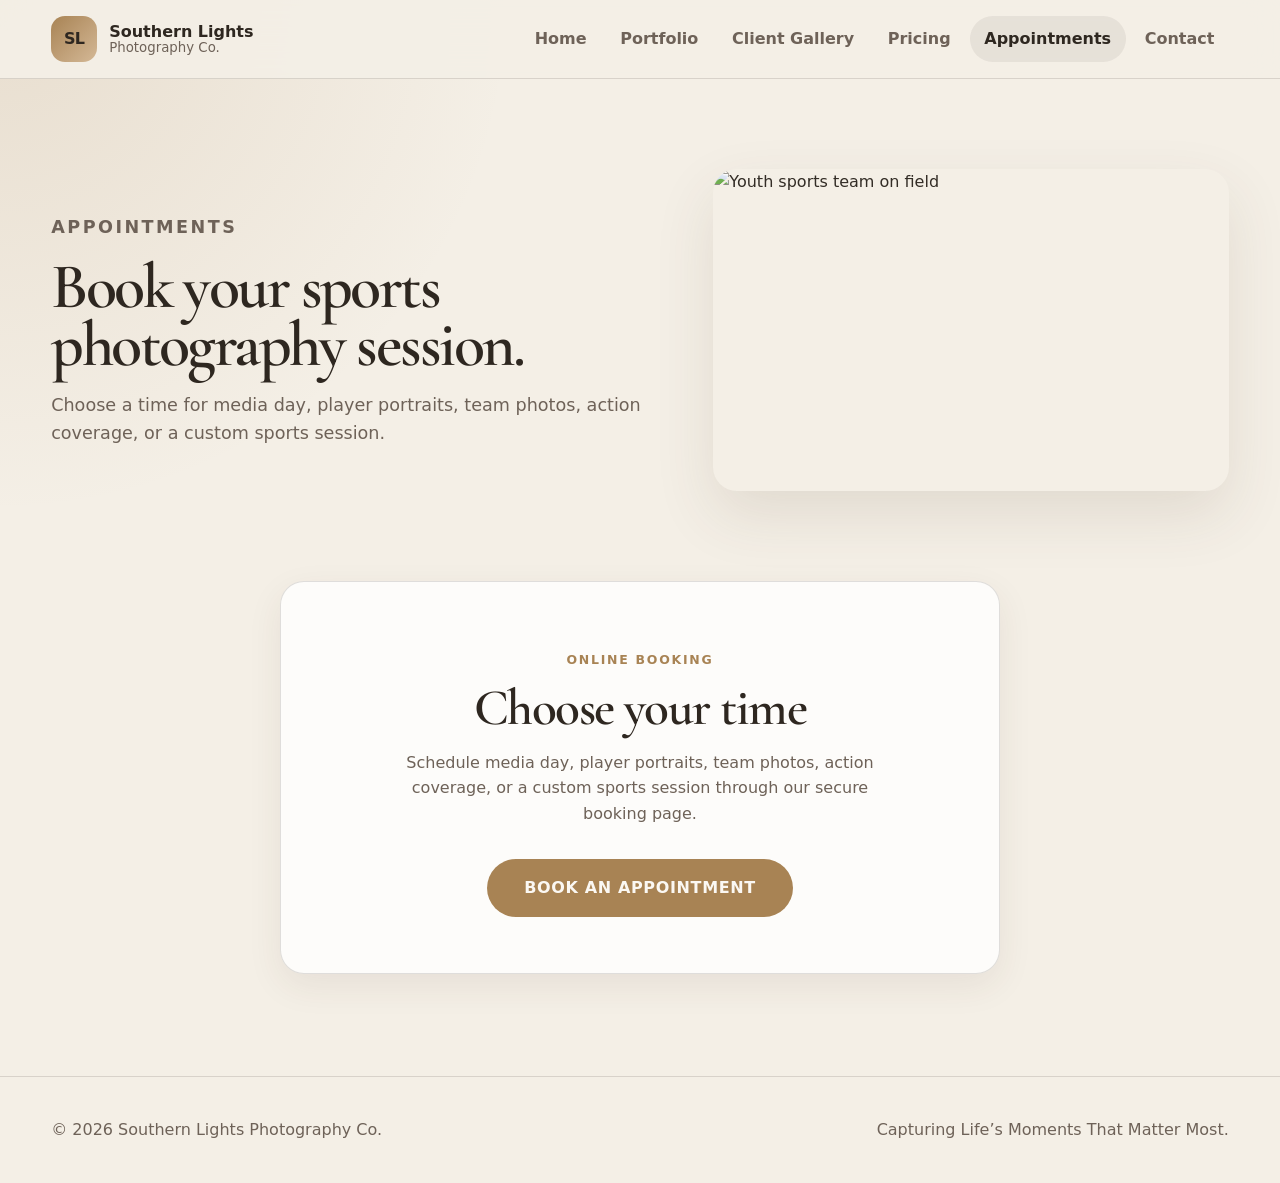
==== appointments.html @ c6743bce "first commit" ====
<!DOCTYPE html>
<html lang="en">
<head>
  <meta charset="UTF-8" />
  <meta name="viewport" content="width=device-width, initial-scale=1.0" />
  <title>Appointments | Southern Lights Photography Co.</title>
  <link rel="stylesheet" href="styles.css" />
</head>
<body>
  <header class="site-header">
    <a class="brand" href="index.html"><span class="brand-mark">SL</span><span><strong>Southern Lights</strong><small>Photography Co.</small></span></a>
    <button class="nav-toggle" aria-label="Toggle navigation">☰</button>
    <nav class="site-nav"><a href="index.html">Home</a><a href="portfolio.html">Portfolio</a><a href="https://southernlightsphotographyco.mypixieset.com/gallery-copy/" target="_blank" rel="noopener noreferrer">Client Gallery</a><a href="pricing.html">Pricing</a><a href="appointments.html" class="active">Appointments</a><a href="contact.html">Contact</a></nav>
  </header>

  <main>
    <section class="page-hero booking-hero">
      <div>
        <p class="eyebrow">Appointments</p>
        <h1>Book your sports photography session.</h1>
        <p>Choose a time for media day, player portraits, team photos, action coverage, or a custom sports session.</p>
      </div>
      <img src="https://images.unsplash.com/photo-1526232761682-d26e03ac148e?auto=format&fit=crop&w=900&q=80" alt="Youth sports team on field" />
    </section>

    <section class="section booking-section">
      <div class="booking-card">
        <p class="eyebrow">Online booking</p>
        <h2>Choose your time</h2>
        <p class="muted">Schedule media day, player portraits, team photos, action coverage, or a custom sports session through our secure booking page.</p>
        <div class="booking-actions">
          <a class="button primary" href="https://app.squareup.com/appointments/buyer/widget/1muw4sia8cglut/LT88W3ZPB8Y5Y" target="_blank" rel="noopener noreferrer">Book an appointment</a>
        </div>
      </div>
    </section>
  </main>

  <footer class="site-footer"><p>© <span id="year"></span> Southern Lights Photography Co.</p><p>Capturing Life’s Moments That Matter Most.</p></footer>
  <script src="script.js"></script>
</body>
</html>
---- styles.css ----
@import url('https://fonts.googleapis.com/css2?family=Cormorant+Garamond:wght@500;600;700&display=swap');

:root {
  --bg: #f4efe6;
  --panel: #fbf8f3;
  --panel-soft: #ebe3d6;
  --text: #2e2720;
  --muted: #6e6258;
  --accent: #a88354;
  --accent-2: #5c4a38;
  --accent-soft: #d4b896;
  --line: rgba(46, 39, 32, .14);
  --shadow: 0 24px 60px rgba(79, 55, 32, .12);
  --radius: 24px;
  --image-warm-filter: sepia(0.16) saturate(0.9) brightness(1.04) contrast(0.97);
}

* { box-sizing: border-box; }
html { scroll-behavior: smooth; }
body {
  margin: 0;
  font-family: Inter, ui-sans-serif, system-ui, -apple-system, BlinkMacSystemFont, "Segoe UI", sans-serif;
  background: radial-gradient(circle at top left, rgba(168, 131, 84, .16), transparent 32rem), var(--bg);
  color: var(--text);
  line-height: 1.6;
}

a { color: inherit; }
img { max-width: 100%; display: block; }

.site-header {
  position: sticky;
  top: 0;
  z-index: 50;
  display: flex;
  align-items: center;
  justify-content: space-between;
  padding: 1rem clamp(1rem, 4vw, 4rem);
  background: rgba(244, 239, 230, .92);
  backdrop-filter: blur(16px);
  border-bottom: 1px solid var(--line);
}
.brand {
  display: flex;
  align-items: center;
  gap: .75rem;
  text-decoration: none;
}
.brand-mark {
  display: grid;
  place-items: center;
  width: 46px;
  height: 46px;
  border-radius: 14px;
  background: linear-gradient(135deg, var(--accent), var(--accent-soft));
  color: #2e2720;
  font-weight: 900;
  letter-spacing: -.04em;
}
.brand strong, .brand small { display: block; line-height: 1.05; }
.brand small { color: var(--muted); }
.site-nav { display: flex; align-items: center; gap: .3rem; }
.site-nav a {
  padding: .65rem .9rem;
  border-radius: 999px;
  color: var(--muted);
  text-decoration: none;
  font-weight: 700;
}
.site-nav a:hover, .site-nav a.active { color: var(--text); background: rgba(46, 39, 32, .07); }
.nav-toggle { display: none; background: none; border: 0; color: var(--text); font-size: 1.8rem; }

.hero {
  display: grid;
  grid-template-columns: 1fr 1fr;
  gap: clamp(2rem, 5vw, 5rem);
  align-items: start;
  padding: clamp(1.25rem, 2.5vw, 2rem) clamp(1rem, 4vw, 4rem) clamp(3rem, 5vw, 4.5rem);
}
.hero h1, .page-hero h1 {
  font-family: "Cormorant Garamond", Georgia, "Times New Roman", serif;
  font-size: clamp(3rem, 7vw, 6.6rem);
  line-height: .9;
  letter-spacing: -.04em;
  margin: .2rem 0 1rem;
  font-weight: 600;
}
.hero-copy, .page-hero p { color: var(--muted); font-size: 1.1rem; max-width: 680px; }
.eyebrow { color: var(--accent); text-transform: uppercase; letter-spacing: .14em; font-weight: 900; font-size: .78rem; }
.hero-actions { display: flex; flex-wrap: wrap; gap: 1rem; margin-top: 2rem; }
.button {
  display: inline-flex;
  align-items: center;
  justify-content: center;
  min-height: 48px;
  padding: .85rem 1.2rem;
  border-radius: 999px;
  font-weight: 900;
  text-decoration: none;
  border: 1px solid transparent;
  cursor: pointer;
}
.button.primary { background: var(--accent); color: #fbf8f3; }
.button.secondary { background: rgba(255,255,255,.72); border-color: var(--line); color: var(--text); }
.hero-card { position: relative; }
.hero-card img, .page-hero img {
  border-radius: var(--radius);
  box-shadow: var(--shadow);
  aspect-ratio: 4 / 5;
  object-fit: cover;
  filter: var(--image-warm-filter);
}
.floating-card {
  position: absolute;
  left: -1.2rem;
  bottom: 1.5rem;
  width: min(280px, 80%);
  padding: 1rem;
  border: 1px solid var(--line);
  background: rgba(251, 248, 243, .94);
  backdrop-filter: blur(12px);
  border-radius: 18px;
  box-shadow: var(--shadow);
}
.floating-card strong, .floating-card span { display: block; }
.floating-card span { color: var(--muted); font-size: .92rem; }

.section { padding: clamp(3rem, 6vw, 6rem) clamp(1rem, 4vw, 4rem); }
.section-heading { max-width: 760px; margin-bottom: 2rem; }
.section h2, .section-heading h2 {
  font-family: "Cormorant Garamond", Georgia, "Times New Roman", serif;
  font-size: clamp(2rem, 4vw, 4rem);
  line-height: 1;
  letter-spacing: -.03em;
  margin: 0 0 1rem;
  font-weight: 600;
}
.cards.three { display: grid; grid-template-columns: repeat(3, 1fr); gap: 1.2rem; }
.card, .price-card, .contact-card, .booking-card, .contact-form {
  background: rgba(255, 255, 255, .78);
  border: 1px solid var(--line);
  border-radius: var(--radius);
  overflow: hidden;
  box-shadow: 0 12px 35px rgba(79, 55, 32, .08);
}
.card img { height: 260px; width: 100%; object-fit: cover; filter: var(--image-warm-filter); }
.card h3, .card p { padding: 0 1.2rem; }
.card h3 { margin: 1.2rem 0 .2rem; font-size: 1.35rem; font-family: "Cormorant Garamond", Georgia, "Times New Roman", serif; font-weight: 600; }
.card p { color: var(--muted); margin-bottom: 1.4rem; }
.split { display: grid; grid-template-columns: 1fr 1fr; gap: 2rem; align-items: center; }
.dark-panel { background: linear-gradient(135deg, rgba(168, 131, 84, .12), rgba(255, 255, 255, .55)); border-top: 1px solid var(--line); border-bottom: 1px solid var(--line); }
.feature-list { display: grid; gap: 1rem; }
.feature-list div { padding: 1.2rem; background: rgba(255, 255, 255, .62); border: 1px solid var(--line); border-radius: 18px; }
.feature-list strong, .feature-list span { display: block; }
.feature-list span { color: var(--muted); }
.cta { text-align: center; max-width: 850px; margin: auto; }
.cta p { color: var(--muted); }

.page-hero { padding: clamp(3rem, 7vw, 6rem) clamp(1rem, 4vw, 4rem); }
.page-hero.small { max-width: 980px; }
.booking-hero { display: grid; grid-template-columns: 1.1fr .9fr; gap: 2rem; align-items: center; }
.booking-hero h1 {
  font-family: "Cormorant Garamond", Georgia, "Times New Roman", serif;
  font-size: clamp(2.5rem, 5vw, 5.2rem);
  font-weight: 600;
}
.booking-card h2 {
  font-family: "Cormorant Garamond", Georgia, "Times New Roman", serif;
  font-weight: 600;
}
.booking-hero img { aspect-ratio: 16 / 10; filter: var(--image-warm-filter); }
.gallery { padding: 0 clamp(1rem, 4vw, 4rem) 5rem; columns: 3 280px; column-gap: 1rem; }
.gallery img { width: 100%; margin: 0 0 1rem; border-radius: 20px; break-inside: avoid; border: 1px solid var(--line); filter: var(--image-warm-filter); }
.pricing-grid { padding: 0 clamp(1rem, 4vw, 4rem); display: grid; grid-template-columns: repeat(4, 1fr); gap: 1rem; align-items: start; }
.price-card {
  padding: 1.4rem;
  position: relative;
  cursor: pointer;
  transition: border-color .2s ease, box-shadow .2s ease, transform .2s ease;
}
.price-card:hover { border-color: rgba(46, 39, 32, .24); }
.price-card.is-expanded {
  border-color: rgba(168, 131, 84, .55);
  box-shadow: var(--shadow);
  transform: translateY(-2px);
}
.price-card.popular { border-color: rgba(168, 131, 84, .65); box-shadow: 0 0 0 1px rgba(168, 131, 84, .18), var(--shadow); }
.price-card.popular.is-expanded { border-color: rgba(168, 131, 84, .85); }
.price-card h2, .contact-card h2 {
  font-family: "Cormorant Garamond", Georgia, "Times New Roman", serif;
  font-weight: 600;
}
.price { font-size: 3rem; font-weight: 950; margin: .3rem 0; }
.price-card-teaser { color: var(--muted); margin: 0; }
.price-card-preview {
  display: grid;
  grid-template-rows: 0fr;
  transition: grid-template-rows .25s ease;
}
.price-card.is-expanded .price-card-preview { grid-template-rows: 1fr; }
.price-card-preview-inner { overflow: hidden; }
.price-card ul { padding-left: 1.1rem; color: var(--muted); margin: 0; }
.preview-eyebrow {
  margin: 1rem 0 .5rem;
  font-size: .78rem;
  text-transform: uppercase;
  letter-spacing: .14em;
  color: var(--accent);
  font-weight: 900;
}
.price-card-hint {
  margin: 1rem 0 0;
  font-size: .78rem;
  color: var(--accent);
  font-weight: 800;
  text-transform: uppercase;
  letter-spacing: .08em;
  transition: opacity .2s ease;
}
.price-card.is-expanded .price-card-hint { opacity: 0; }
.badge { position: absolute; top: 1rem; right: 1rem; color: #fbf8f3; background: var(--accent); padding: .25rem .7rem; border-radius: 999px; font-weight: 900; font-size: .8rem; }
.addons { text-align: center; }
.addon-list { display: flex; flex-wrap: wrap; justify-content: center; gap: .8rem; margin: 1.5rem 0 2rem; }
.addon-list span { padding: .75rem 1rem; border: 1px solid var(--line); border-radius: 999px; background: rgba(255, 255, 255, .62); }
.booking-section { padding-top: 0; padding-bottom: clamp(4rem, 8vw, 7rem); }
.booking-card {
  max-width: 720px;
  margin: auto;
  padding: clamp(2rem, 5vw, 3.5rem);
  text-align: center;
}
.booking-card h2 { margin-bottom: 1rem; }
.muted { color: var(--muted); }
.booking-card .muted { max-width: 520px; margin: 0 auto; }
.booking-actions {
  display: flex;
  justify-content: center;
  margin-top: 2rem;
}
.booking-actions .button {
  min-height: 52px;
  padding: .95rem 2.25rem;
  font-size: 1rem;
  letter-spacing: .04em;
  text-transform: uppercase;
}
.contact-layout { padding: 0 clamp(1rem, 4vw, 4rem) 5rem; display: grid; grid-template-columns: .9fr 1.1fr; gap: 1rem; }
.contact-card, .contact-form { padding: 1.5rem; }
.contact-card a { color: var(--accent); }
.contact-form { display: grid; gap: 1rem; }
.contact-form label { display: grid; gap: .4rem; font-weight: 800; }
.contact-form input, .contact-form textarea {
  width: 100%;
  border: 1px solid var(--line);
  border-radius: 14px;
  padding: .9rem 1rem;
  background: rgba(255, 255, 255, .88);
  color: var(--text);
  font: inherit;
}
.site-footer { display: flex; flex-wrap: wrap; justify-content: space-between; gap: 1rem; padding: 1.5rem clamp(1rem, 4vw, 4rem); border-top: 1px solid var(--line); color: var(--muted); }

@media (max-width: 900px) {
  .hero, .split, .booking-hero, .contact-layout { grid-template-columns: 1fr; }
  .cards.three, .pricing-grid { grid-template-columns: 1fr 1fr; }
  .site-nav {
    display: none;
    position: absolute;
    top: 78px;
    left: 1rem;
    right: 1rem;
    flex-direction: column;
    align-items: stretch;
    background: var(--panel);
    padding: 1rem;
    border: 1px solid var(--line);
    border-radius: 18px;
  }
  .site-nav.open { display: flex; }
  .nav-toggle { display: block; }
}
@media (max-width: 560px) {
  .cards.three, .pricing-grid { grid-template-columns: 1fr; }
  .hero h1, .page-hero h1 { font-size: 3.1rem; }
  .floating-card { left: .8rem; }
}
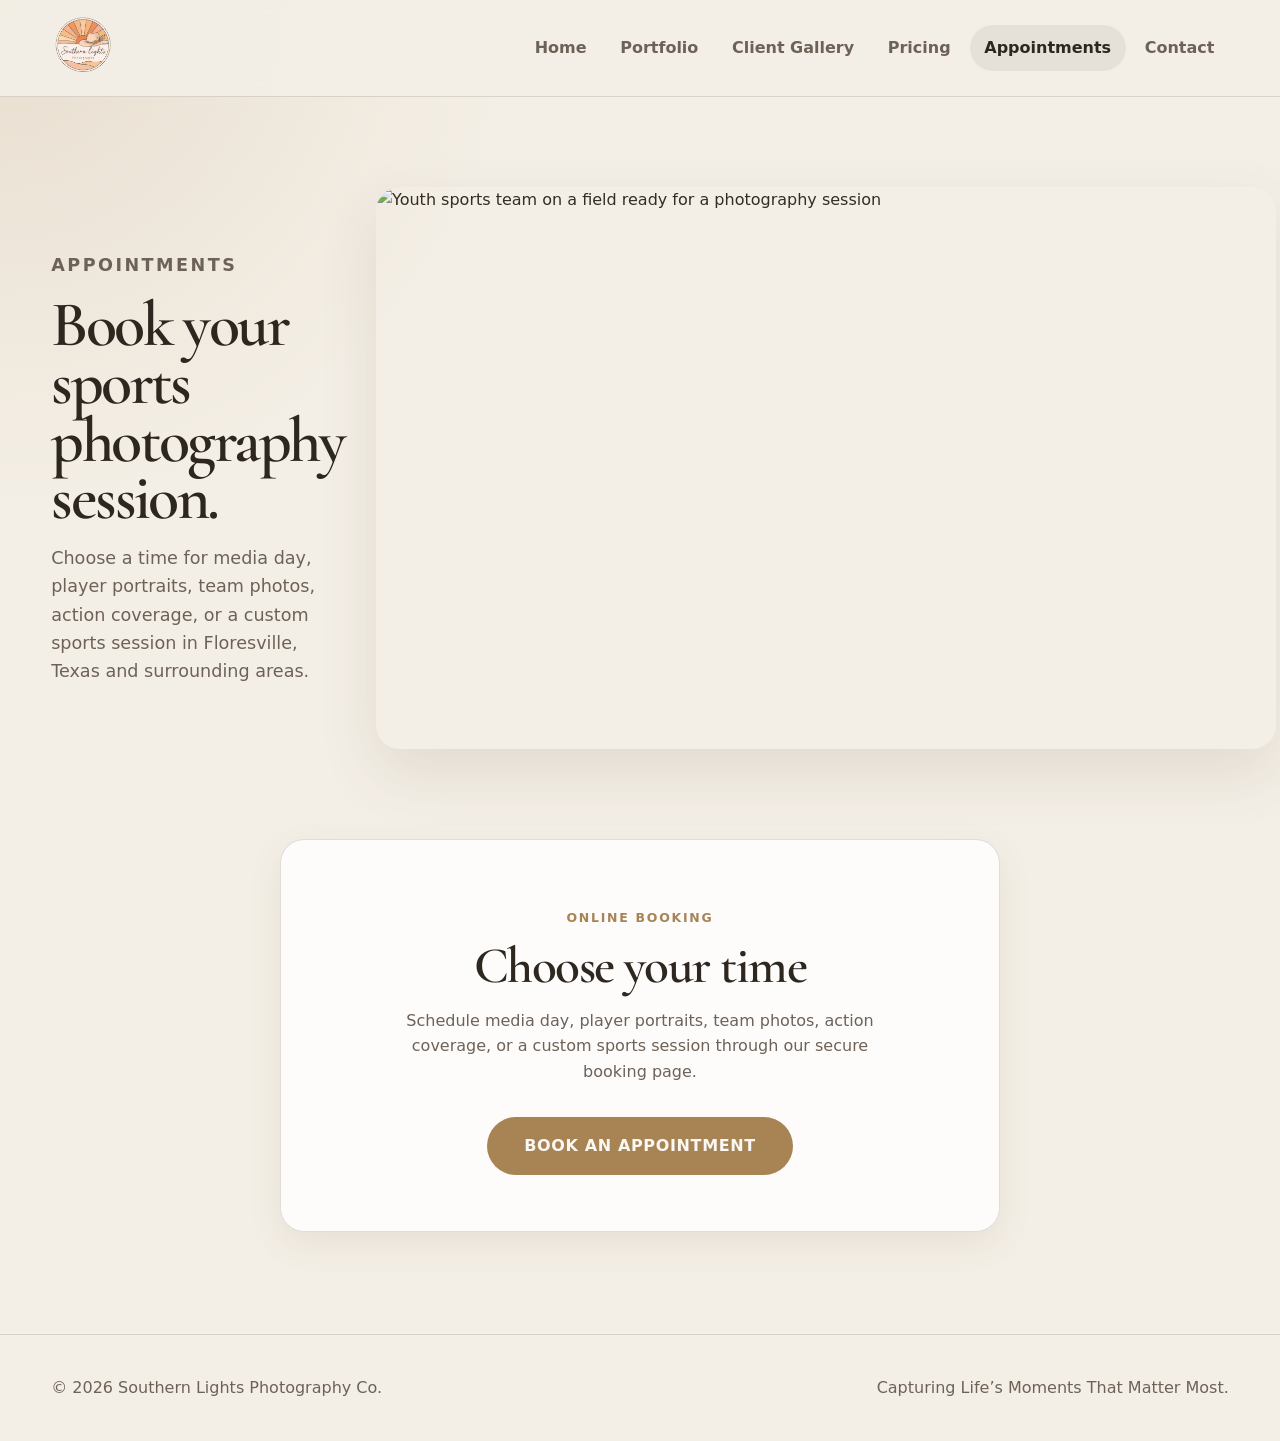
==== commit c22f907e: "update" ====
--- a/appointments.html
+++ b/appointments.html
@@ -3,30 +3,89 @@
 <head>
   <meta charset="UTF-8" />
   <meta name="viewport" content="width=device-width, initial-scale=1.0" />
-  <title>Appointments | Southern Lights Photography Co.</title>
+  <title>Book a Sports Photography Session | Southern Lights Photography Co.</title>
+  <meta name="description" content="Book a sports photography session online with Southern Lights Photography Co. Schedule league media days, player portraits, team photos, or action coverage in Floresville, Texas." />
+  <meta name="robots" content="index, follow" />
+  <meta name="author" content="Southern Lights Photography Co." />
+  <link rel="canonical" href="https://cordovaf8.github.io/southern-lights-photography-site/appointments.html" />
+  <link rel="icon" href="assets/logo.png" type="image/png" />
+  <link rel="apple-touch-icon" href="assets/logo.png" />
+  <link rel="manifest" href="site.webmanifest" />
+  <meta name="theme-color" content="#a88354" />
+  <meta property="og:type" content="website" />
+  <meta property="og:site_name" content="Southern Lights Photography Co." />
+  <meta property="og:title" content="Book a Sports Photography Session | Southern Lights Photography Co." />
+  <meta property="og:description" content="Schedule your sports photography session online for media days, player portraits, team photos, and action coverage." />
+  <meta property="og:url" content="https://cordovaf8.github.io/southern-lights-photography-site/appointments.html" />
+  <meta property="og:image" content="https://images.unsplash.com/photo-1526232761682-d26e03ac148e?auto=format&fit=crop&w=1200&q=80" />
+  <meta property="og:locale" content="en_US" />
+  <meta name="twitter:card" content="summary_large_image" />
+  <meta name="twitter:title" content="Book a Sports Photography Session | Southern Lights Photography Co." />
+  <meta name="twitter:description" content="Schedule sports photography sessions online for media days, player portraits, and team photos." />
+  <link rel="preconnect" href="https://images.unsplash.com" />
   <link rel="stylesheet" href="styles.css" />
+  <script type="application/ld+json">
+  {
+    "@context": "https://schema.org",
+    "@graph": [
+      {
+        "@type": "WebPage",
+        "@id": "https://cordovaf8.github.io/southern-lights-photography-site/appointments.html#webpage",
+        "url": "https://cordovaf8.github.io/southern-lights-photography-site/appointments.html",
+        "name": "Book a Sports Photography Session | Southern Lights Photography Co.",
+        "description": "Online booking for sports photography sessions including media days, player portraits, and team photos.",
+        "isPartOf": { "@id": "https://cordovaf8.github.io/southern-lights-photography-site/#website" },
+        "about": { "@id": "https://cordovaf8.github.io/southern-lights-photography-site/#business" },
+        "inLanguage": "en-US"
+      },
+      {
+        "@type": "BreadcrumbList",
+        "itemListElement": [
+          { "@type": "ListItem", "position": 1, "name": "Home", "item": "https://cordovaf8.github.io/southern-lights-photography-site/" },
+          { "@type": "ListItem", "position": 2, "name": "Appointments", "item": "https://cordovaf8.github.io/southern-lights-photography-site/appointments.html" }
+        ]
+      },
+      {
+        "@type": "ReserveAction",
+        "target": {
+          "@type": "EntryPoint",
+          "urlTemplate": "https://app.squareup.com/appointments/buyer/widget/1muw4sia8cglut/LT88W3ZPB8Y5Y",
+          "actionPlatform": [
+            "http://schema.org/DesktopWebPlatform",
+            "http://schema.org/MobileWebPlatform"
+          ]
+        },
+        "result": {
+          "@type": "Reservation",
+          "name": "Sports photography session booking"
+        }
+      }
+    ]
+  }
+  </script>
 </head>
 <body>
+  <a class="skip-link" href="#main-content">Skip to main content</a>
   <header class="site-header">
-    <a class="brand" href="index.html"><span class="brand-mark">SL</span><span><strong>Southern Lights</strong><small>Photography Co.</small></span></a>
+    <a class="brand" href="index.html"><img class="brand-logo" src="assets/logo.png" alt="Southern Lights Photography Co." /></a>
     <button class="nav-toggle" aria-label="Toggle navigation">☰</button>
-    <nav class="site-nav"><a href="index.html">Home</a><a href="portfolio.html">Portfolio</a><a href="https://southernlightsphotographyco.mypixieset.com/gallery-copy/" target="_blank" rel="noopener noreferrer">Client Gallery</a><a href="pricing.html">Pricing</a><a href="appointments.html" class="active">Appointments</a><a href="contact.html">Contact</a></nav>
+    <nav class="site-nav" aria-label="Primary navigation"><a href="index.html">Home</a><a href="portfolio.html">Portfolio</a><a href="https://southernlightsphotographyco.mypixieset.com/gallery-copy/" target="_blank" rel="noopener noreferrer">Client Gallery</a><a href="pricing.html">Pricing</a><a href="appointments.html" class="active">Appointments</a><a href="contact.html">Contact</a></nav>
   </header>
 
-  <main>
+  <main id="main-content">
     <section class="page-hero booking-hero">
       <div>
         <p class="eyebrow">Appointments</p>
         <h1>Book your sports photography session.</h1>
-        <p>Choose a time for media day, player portraits, team photos, action coverage, or a custom sports session.</p>
+        <p>Choose a time for media day, player portraits, team photos, action coverage, or a custom sports session in Floresville, Texas and surrounding areas.</p>
       </div>
-      <img src="https://images.unsplash.com/photo-1526232761682-d26e03ac148e?auto=format&fit=crop&w=900&q=80" alt="Youth sports team on field" />
+      <img src="https://images.unsplash.com/photo-1526232761682-d26e03ac148e?auto=format&fit=crop&w=900&q=80" alt="Youth sports team on a field ready for a photography session" width="900" height="563" fetchpriority="high" />
     </section>
 
-    <section class="section booking-section">
+    <section class="section booking-section" aria-labelledby="booking-heading">
       <div class="booking-card">
         <p class="eyebrow">Online booking</p>
-        <h2>Choose your time</h2>
+        <h2 id="booking-heading">Choose your time</h2>
         <p class="muted">Schedule media day, player portraits, team photos, action coverage, or a custom sports session through our secure booking page.</p>
         <div class="booking-actions">
           <a class="button primary" href="https://app.squareup.com/appointments/buyer/widget/1muw4sia8cglut/LT88W3ZPB8Y5Y" target="_blank" rel="noopener noreferrer">Book an appointment</a>
--- a/styles.css
+++ b/styles.css
@@ -26,7 +26,21 @@
 }
 
 a { color: inherit; }
-img { max-width: 100%; display: block; }
+img { max-width: 100%; display: block; height: auto; }
+
+.skip-link {
+  position: absolute;
+  left: -9999px;
+  top: 1rem;
+  z-index: 100;
+  padding: .75rem 1rem;
+  background: var(--accent);
+  color: #fbf8f3;
+  font-weight: 800;
+  text-decoration: none;
+  border-radius: 999px;
+}
+.skip-link:focus { left: 1rem; }
 
 .site-header {
   position: sticky;
@@ -46,19 +60,14 @@
   gap: .75rem;
   text-decoration: none;
 }
-.brand-mark {
-  display: grid;
-  place-items: center;
-  width: 46px;
-  height: 46px;
-  border-radius: 14px;
-  background: linear-gradient(135deg, var(--accent), var(--accent-soft));
-  color: #2e2720;
-  font-weight: 900;
-  letter-spacing: -.04em;
-}
-.brand strong, .brand small { display: block; line-height: 1.05; }
-.brand small { color: var(--muted); }
+.brand-logo {
+  display: block;
+  height: clamp(48px, 7vw, 64px);
+  width: clamp(48px, 7vw, 64px);
+  border-radius: 50%;
+  object-fit: cover;
+  flex-shrink: 0;
+}
 .site-nav { display: flex; align-items: center; gap: .3rem; }
 .site-nav a {
   padding: .65rem .9rem;
@@ -191,23 +200,8 @@
   font-weight: 600;
 }
 .price { font-size: 3rem; font-weight: 950; margin: .3rem 0; }
-.price-card-teaser { color: var(--muted); margin: 0; }
-.price-card-preview {
-  display: grid;
-  grid-template-rows: 0fr;
-  transition: grid-template-rows .25s ease;
-}
-.price-card.is-expanded .price-card-preview { grid-template-rows: 1fr; }
-.price-card-preview-inner { overflow: hidden; }
+.price-card-teaser { color: var(--muted); margin: 0 0 .75rem; }
 .price-card ul { padding-left: 1.1rem; color: var(--muted); margin: 0; }
-.preview-eyebrow {
-  margin: 1rem 0 .5rem;
-  font-size: .78rem;
-  text-transform: uppercase;
-  letter-spacing: .14em;
-  color: var(--accent);
-  font-weight: 900;
-}
 .price-card-hint {
   margin: 1rem 0 0;
   font-size: .78rem;
@@ -215,9 +209,47 @@
   font-weight: 800;
   text-transform: uppercase;
   letter-spacing: .08em;
-  transition: opacity .2s ease;
-}
-.price-card.is-expanded .price-card-hint { opacity: 0; }
+}
+.price-card.is-expanded .price-card-hint { display: none; }
+.price-card-examples {
+  display: grid;
+  grid-template-rows: 0fr;
+  transition: grid-template-rows .25s ease;
+}
+.price-card.is-expanded .price-card-examples { grid-template-rows: 1fr; }
+.price-card-examples-inner { overflow: hidden; }
+.preview-eyebrow {
+  margin: 1rem 0 .75rem;
+  font-size: .78rem;
+  text-transform: uppercase;
+  letter-spacing: .14em;
+  color: var(--accent);
+  font-weight: 900;
+}
+.price-example-grid {
+  display: grid;
+  grid-template-columns: repeat(2, 1fr);
+  gap: .75rem;
+}
+.price-card.is-expanded .price-example-grid {
+  grid-template-columns: repeat(auto-fit, minmax(88px, 1fr));
+}
+.price-example-grid figure { margin: 0; }
+.price-example-grid img {
+  width: 100%;
+  aspect-ratio: 3 / 4;
+  object-fit: cover;
+  border-radius: 12px;
+  border: 1px solid var(--line);
+  filter: var(--image-warm-filter);
+}
+.price-example-grid figcaption {
+  margin-top: .35rem;
+  font-size: .72rem;
+  line-height: 1.3;
+  color: var(--muted);
+  text-align: center;
+}
 .badge { position: absolute; top: 1rem; right: 1rem; color: #fbf8f3; background: var(--accent); padding: .25rem .7rem; border-radius: 999px; font-weight: 900; font-size: .8rem; }
 .addons { text-align: center; }
 .addon-list { display: flex; flex-wrap: wrap; justify-content: center; gap: .8rem; margin: 1.5rem 0 2rem; }
@@ -259,10 +291,15 @@
   font: inherit;
 }
 .site-footer { display: flex; flex-wrap: wrap; justify-content: space-between; gap: 1rem; padding: 1.5rem clamp(1rem, 4vw, 4rem); border-top: 1px solid var(--line); color: var(--muted); }
+.footer-location { width: 100%; margin: 0; font-size: .95rem; }
 
 @media (max-width: 900px) {
   .hero, .split, .booking-hero, .contact-layout { grid-template-columns: 1fr; }
   .cards.three, .pricing-grid { grid-template-columns: 1fr 1fr; }
+  .brand-logo {
+    height: 44px;
+    width: 44px;
+  }
   .site-nav {
     display: none;
     position: absolute;
